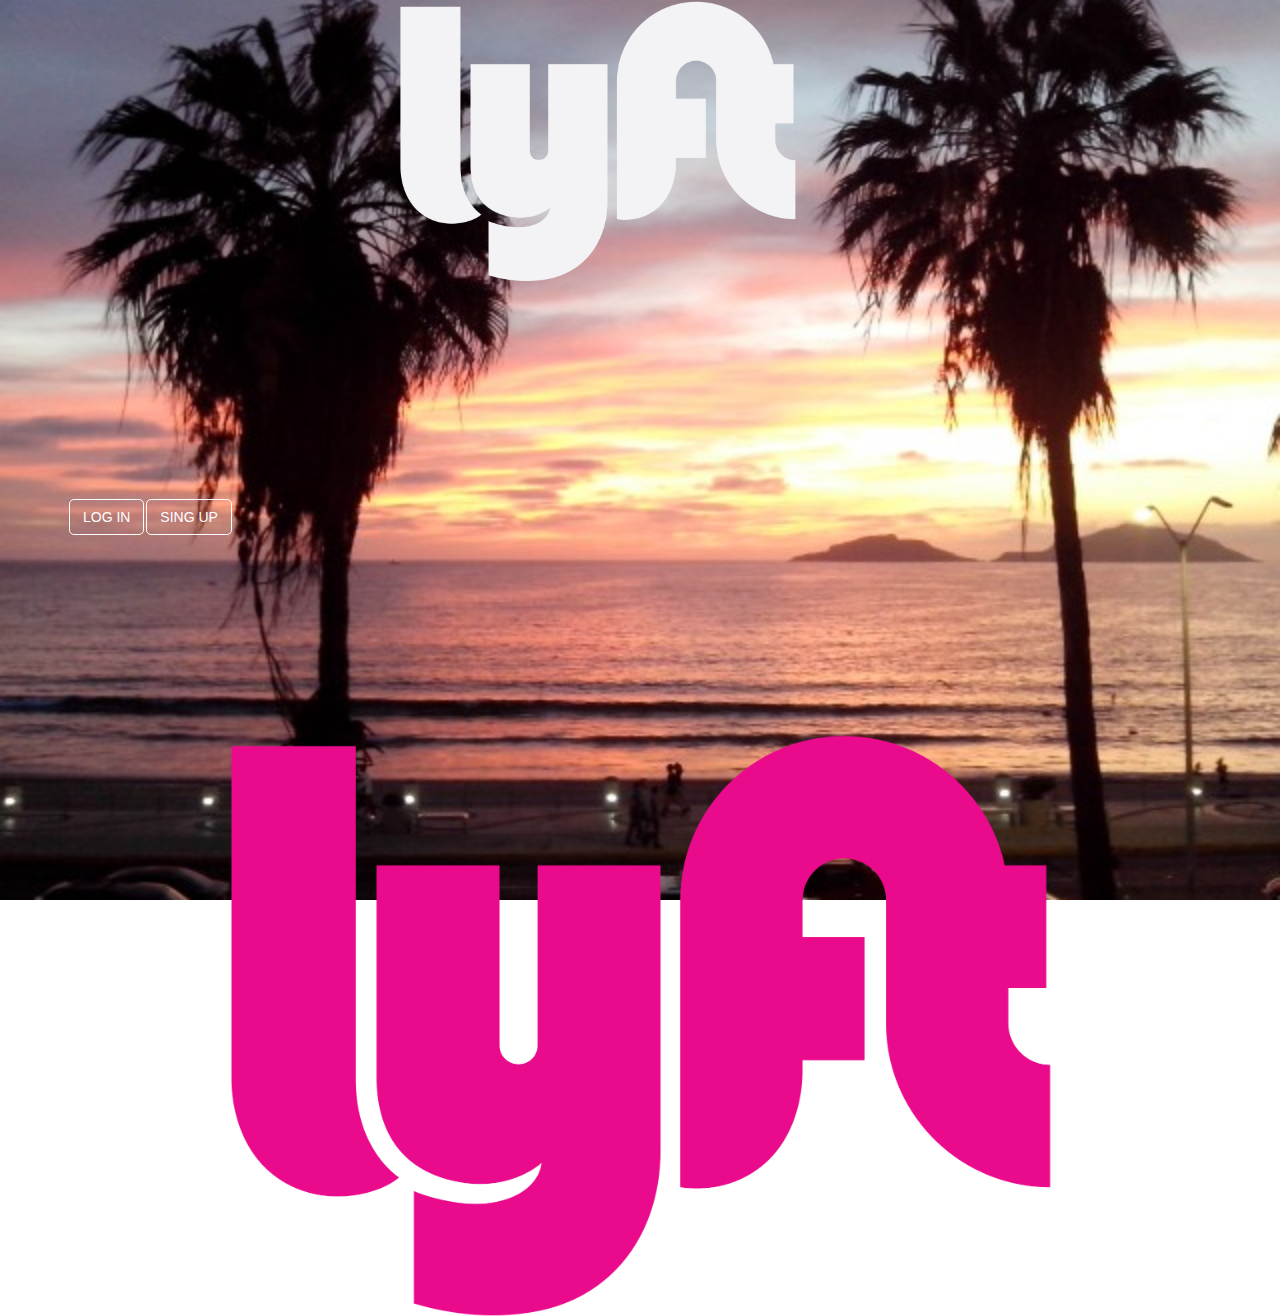
==== views/contenido.html @ 871f2df8 "maquetando lift/splash/pag-principal" ====
<!DOCTYPE html>
<html lang="en">
<head>
    <meta charset="UTF-8">
    <meta name="viewport" content="width=device-width, initial-scale=1.0">
    <meta http-equiv="X-UA-Compatible" content="ie=edge">
    <title>Document</title>
    <link rel="stylesheet" href="../vendors/bootstrap/css/bootstrap.min.css">
    <link rel="stylesheet" href="../assets/icons/style.css">
    <link rel="stylesheet" href="../css/main.css">
</head>
<body>
    <main class="contenedor">
        <div class="logo-inicio col-xs-4 ">
            <img src="../assets/images/logo-white.png" class="img-responsive" alt="logo">
        </div>
        <div class="logo-large col-xs-12 col-sm-8 col-md-8">
            <img src="../assets/images/logo-pink.png" class="img-responsive" alt="logo-pink">
        </div>
        <div class="container">
        <div class="botones ">
            <div class="btn boton">LOG IN</div>
            <div class="btn boton">SING UP</div>
        </div>
        </div>
    </main>
        

   <script src="../vendors/jquery/jquery-3.2.1.min.js"></script> 
   <script src="../vendors/bootstrap/js/bootstrap.min.js"></script>  
 <script src="../js/conten.js"></script>
</body>
</html>
---- assets/icons/style.css ----
@font-face {
  font-family: 'icomoon';
  src:  url('fonts/icomoon.eot?y59dc0');
  src:  url('fonts/icomoon.eot?y59dc0#iefix') format('embedded-opentype'),
    url('fonts/icomoon.ttf?y59dc0') format('truetype'),
    url('fonts/icomoon.woff?y59dc0') format('woff'),
    url('fonts/icomoon.svg?y59dc0#icomoon') format('svg');
  font-weight: normal;
  font-style: normal;
}

[class^="icon-"], [class*=" icon-"] {
  /* use !important to prevent issues with browser extensions that change fonts */
  font-family: 'icomoon' !important;
  speak: none;
  font-style: normal;
  font-weight: normal;
  font-variant: normal;
  text-transform: none;
  line-height: 1;

  /* Better Font Rendering =========== */
  -webkit-font-smoothing: antialiased;
  -moz-osx-font-smoothing: grayscale;
}

.icon-search:before {
  content: "\e986";
}
---- css/main.css ----
* {
    margin: 0;
    padding: 0;
    box-sizing: border-box;
}
.main {
 background:rgb(168, 5, 147);
}
.logo {		     
    position: absolute;		     
    left:52%;		     
    top:50%;		     
    transform: translateX(-50%) translateY(-50%);		   
}
.contenedor {
    background: url('../assets/images/atardecer.jpg')
                center center no-repeat ;
    background-size: cover;
    min-height: 100vh;
    width: 100%;
    display: flex;
   /* align-items: center;*/

}
.logo-inicio {
    /*top: 0;*/
    position: absolute;	    
    left:30%;		     
    top:0;		     
    transform: translateX(0%) translateY(0%);
}
.logo-large {
    position: absolute;	
    margin-left: 50%;
    margin-top: 80%;	     
   /* left:52%;		     
    top:100%;*/	     
   transform: translateX(-50%) translateY(-50%);
}
.botones {
    margin-top: 50rem;
}
.boton {
    outline: 1px solid #fff;
    color: #fff;
}
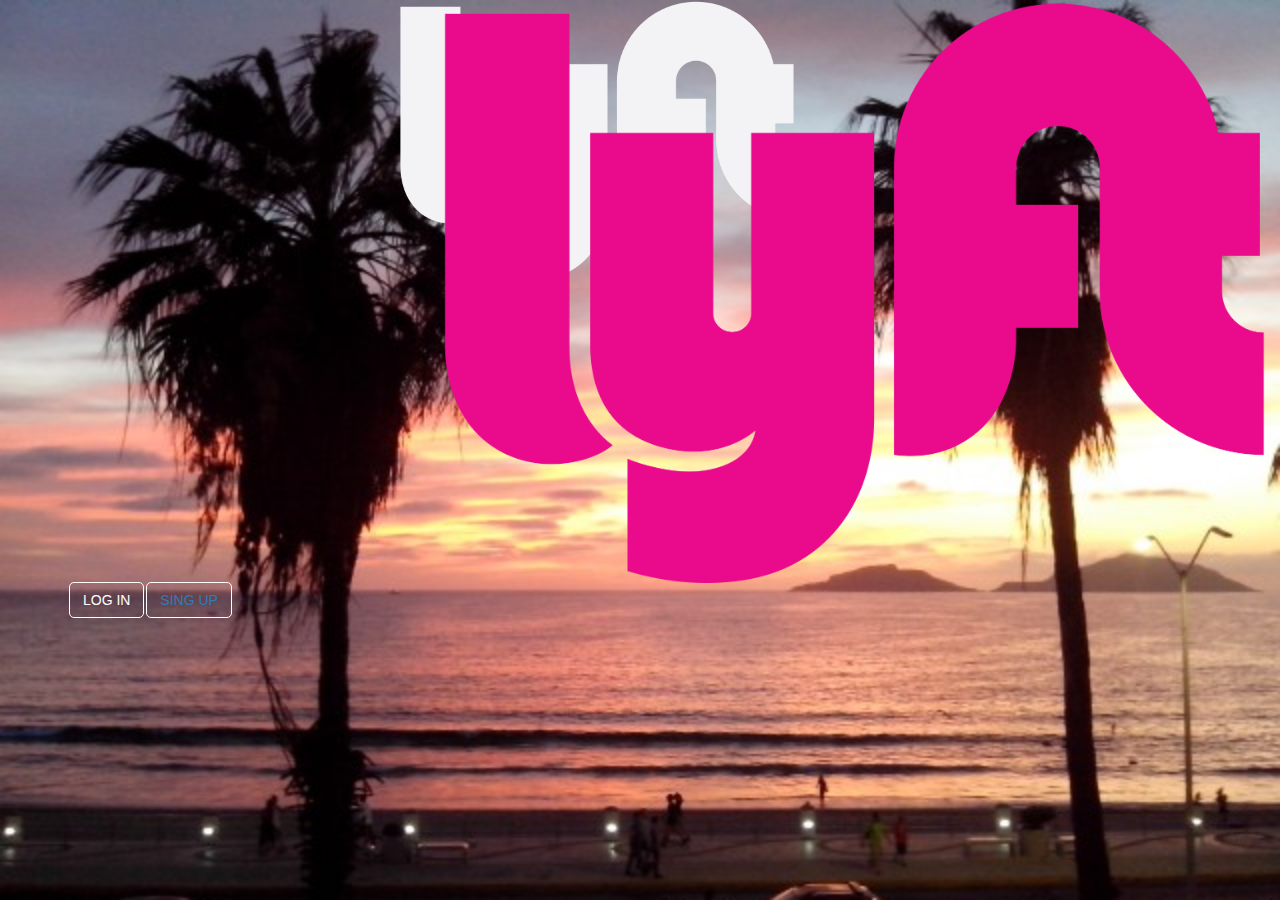
==== commit bdf2634a: "dandole funcionalidad a los botones de veryfi" ====
--- a/views/contenido.html
+++ b/views/contenido.html
@@ -9,25 +9,25 @@
     <link rel="stylesheet" href="../assets/icons/style.css">
     <link rel="stylesheet" href="../css/main.css">
 </head>
-<body>
-    <main class="contenedor">
-        <div class="logo-inicio col-xs-4 ">
+<body class="contenedor">
+    
+        <div class="logo-inicio col-xs-4">
             <img src="../assets/images/logo-white.png" class="img-responsive" alt="logo">
         </div>
         <div class="logo-large col-xs-12 col-sm-8 col-md-8">
             <img src="../assets/images/logo-pink.png" class="img-responsive" alt="logo-pink">
         </div>
         <div class="container">
-        <div class="botones ">
-            <div class="btn boton">LOG IN</div>
-            <div class="btn boton">SING UP</div>
+            <div class="botones ">
+                <div class="btn boton">LOG IN</div>
+                <div class="btn boton"><a href="../views/singup.html">SING UP</a></div>
+            </div>
         </div>
-        </div>
-    </main>
+    
         
 
    <script src="../vendors/jquery/jquery-3.2.1.min.js"></script> 
    <script src="../vendors/bootstrap/js/bootstrap.min.js"></script>  
- <script src="../js/conten.js"></script>
+ <script src="../js/conten.js"></script> 
 </body>
 </html>--- a/css/main.css
+++ b/css/main.css
@@ -3,39 +3,30 @@
     padding: 0;
     box-sizing: border-box;
 }
-.main {
+.main, .vencier {
  background:rgb(168, 5, 147);
 }
 .logo {		     
-    position: absolute;		     
+  /*  position: absolute;		     
     left:52%;		     
     top:50%;		     
-    transform: translateX(-50%) translateY(-50%);		   
+    transform: translateX(-50%) translateY(-50%);*/		   
 }
 .contenedor {
-    background: url('../assets/images/atardecer.jpg')
-                center center no-repeat ;
+    background-image: url('../assets/images/atardecer.jpg');
     background-size: cover;
-    min-height: 100vh;
+    background-repeat: no-repeat;
     width: 100%;
-    display: flex;
+    height: 100vh;
+    
    /* align-items: center;*/
-
 }
 .logo-inicio {
     /*top: 0;*/
-    position: absolute;	    
+  /*position: absolute; */	    
     left:30%;		     
     top:0;		     
     transform: translateX(0%) translateY(0%);
-}
-.logo-large {
-    position: absolute;	
-    margin-left: 50%;
-    margin-top: 80%;	     
-   /* left:52%;		     
-    top:100%;*/	     
-   transform: translateX(-50%) translateY(-50%);
 }
 .botones {
     margin-top: 50rem;
@@ -44,3 +35,84 @@
     outline: 1px solid #fff;
     color: #fff;
 }
+.con {
+    text-align: center;
+}
+.banderas {
+    width: 20px;
+};
+#fila-1 {
+    margin-left: 20%; 
+}
+.opcion {
+    outline: 1px solid red;
+    float: left;
+    
+}
+.prueba {
+    height: 100%;
+}
+.texto {
+    text-align: center;
+    margin-top: 10%;
+}
+#area {
+    margin-left: 5%;
+    height: 3rem;
+}
+header, .lab-number {
+    text-align: center;
+}
+.borde {
+    border: none;
+    border-bottom: dashed purple;
+    outline: none;
+    width: 30px;
+    
+}
+.borde:focus {
+    border-bottom: dashed #18bc9c;
+}
+ .formu {
+    margin-left: 15%;
+}
+.chec {
+    margin-top: 12%;
+  /*  margin-left: 15%;*/
+  padding-left: 15%;
+}
+.blue {
+    color: blue;
+}
+h5 {
+    display: inline-block;
+}
+
+.ventana-check {
+    margin-left: 20%;
+    margin-top: 10%;
+    width: 50%;
+    min-height:20vh;
+    background: #fff;
+}
+.logo-2 {
+   margin-top: 60%;
+   /*  margin-left: 12%;*/
+}
+.icon-left-rigth {
+    margin-top: 5%;
+}
+.span {
+    margin-right: 70%;
+}
+.span:nth-child(2) {
+    margin-right: 0;
+}
+.next-sing {
+    background: rgb(185, 180, 185);
+    color: #fff;
+}
+.purple-next {
+    background: rgb(230, 10, 138);
+    color: #fff;
+}
